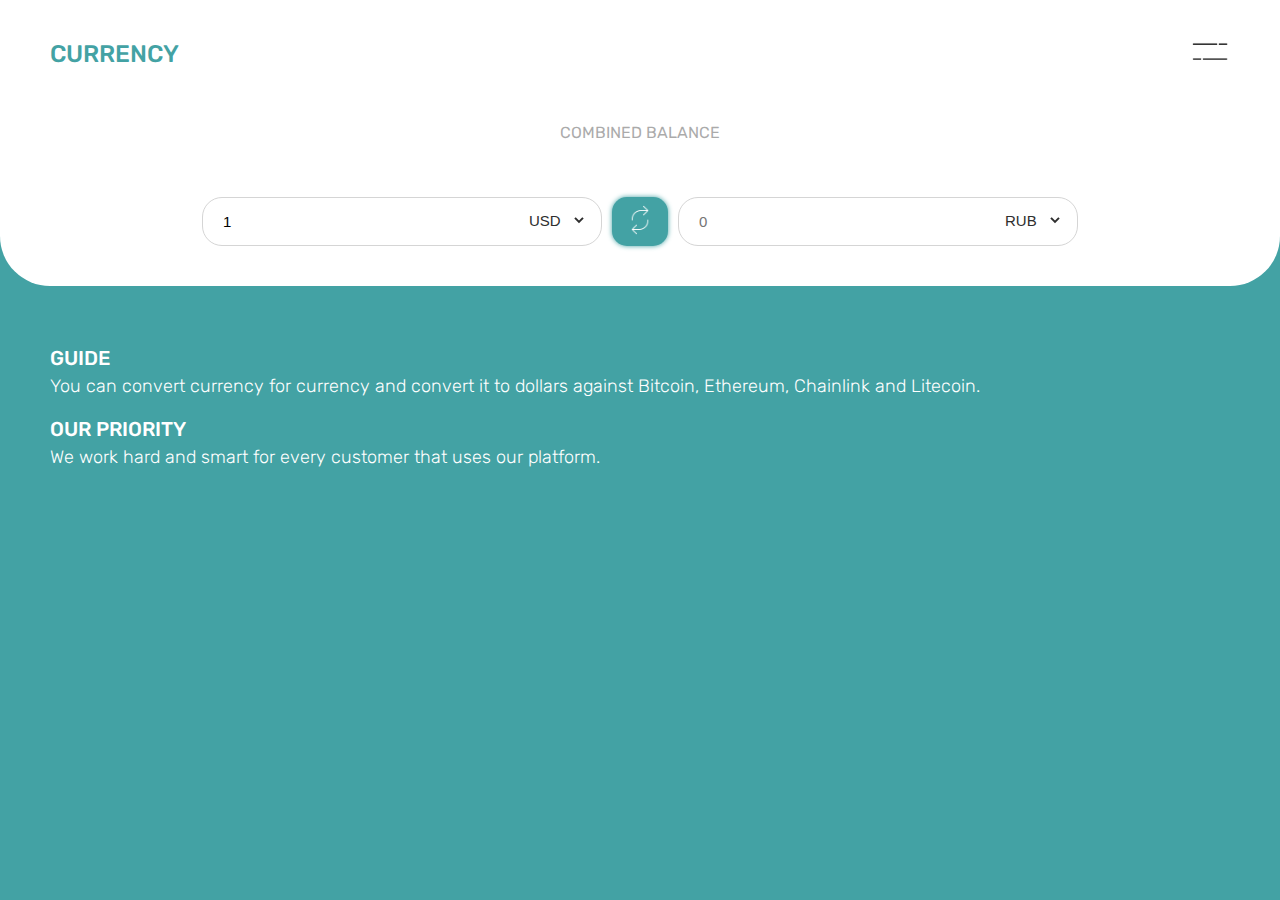
==== 02-exchange-rate-calculator/index.html @ c26d0b42 "completed" ====
<!DOCTYPE html>
<html lang="en">

<head>
    <meta charset="UTF-8">
    <meta http-equiv="X-UA-Compatible" content="IE=edge">
    <meta name="viewport" content="width=device-width, initial-scale=1.0">

    <link rel="preconnect" href="https://fonts.googleapis.com">
    <link rel="preconnect" href="https://fonts.gstatic.com" crossorigin>
    <link href="https://fonts.googleapis.com/css2?family=Rubik:wght@300;400;500;600&display=swap" rel="stylesheet">

    <!-- STYLESHEET -->
    <link rel="stylesheet" href="./scss/css/main.css">

    <!-- TITLE -->
    <title>Exchange rate calculator app</title>

    <!-- JS SCRIPT -->
    <script defer src="./js/main.js"></script>
</head>

<body>
    <div class="container">
        <div class="container--white">
            <div class="container__navbar">
                <a href="#">Currency</a>
                <div>
                    <img src="./img/menu.png" alt="hamburger" />
                </div>
            </div>

            <div class="container__show-result">
                <h3>Combined balance</h3>
                <div class="rate" id="rate">
                    
                </div>
            </div>

            <div class="container__currency-rate">
                <div class="container__currency">
                    <select id="currency-one">
                        <option value="AED">AED</option>
                        <option value="ARS">ARS</option>
                        <option value="AUD">AUD</option>
                        <option value="BGN">BGN</option>
                        <option value="BRL">BRL</option>
                        <option value="BSD">BSD</option>
                        <option value="CAD">CAD</option>
                        <option value="CHF">CHF</option>
                        <option value="CLP">CLP</option>
                        <option value="CNY">CNY</option>
                        <option value="COP">COP</option>
                        <option value="CZK">CZK</option>
                        <option value="DKK">DKK</option>
                        <option value="DOP">DOP</option>
                        <option value="EGP">EGP</option>
                        <option value="EUR">EUR</option>
                        <option value="FJD">FJD</option>
                        <option value="GBP">GBP</option>
                        <option value="GTQ">GTQ</option>
                        <option value="HKD">HKD</option>
                        <option value="HRK">HRK</option>
                        <option value="HUF">HUF</option>
                        <option value="IDR">IDR</option>
                        <option value="ILS">ILS</option>
                        <option value="INR">INR</option>
                        <option value="ISK">ISK</option>
                        <option value="JPY">JPY</option>
                        <option value="KRW">KRW</option>
                        <option value="KZT">KZT</option>
                        <option value="MXN">MXN</option>
                        <option value="MYR">MYR</option>
                        <option value="NOK">NOK</option>
                        <option value="NZD">NZD</option>
                        <option value="PAB">PAB</option>
                        <option value="PEN">PEN</option>
                        <option value="PHP">PHP</option>
                        <option value="PKR">PKR</option>
                        <option value="PLN">PLN</option>
                        <option value="PYG">PYG</option>
                        <option value="RON">RON</option>
                        <option value="RUB">RUB</option>
                        <option value="SAR">SAR</option>
                        <option value="SEK">SEK</option>
                        <option value="SGD">SGD</option>
                        <option value="THB">THB</option>
                        <option value="TRY">TRY</option>
                        <option value="TWD">TWD</option>
                        <option value="UAH">UAH</option>
                        <option value="USD" selected>USD</option>
                        <option value="UYU">UYU</option>
                        <option value="UZS">UZS</option>
                        <option value="VND">VND</option>
                        <option value="ZAR">ZAR</option>
                    </select>
                    <input type="number" id="amount-one" placeholder="0" value="1" />
                </div>

                <button class="btn" id="swap">
                    <img src="./img/reply.png" alt="Swap">
                </button>

                <div class="hr"></div>

                <div class="container__currency">
                    <select id="currency-two">
                        <option value="AED">AED</option>
                        <option value="ARS">ARS</option>
                        <option value="AUD">AUD</option>
                        <option value="BGN">BGN</option>
                        <option value="BRL">BRL</option>
                        <option value="BSD">BSD</option>
                        <option value="CAD">CAD</option>
                        <option value="CHF">CHF</option>
                        <option value="CLP">CLP</option>
                        <option value="CNY">CNY</option>
                        <option value="COP">COP</option>
                        <option value="CZK">CZK</option>
                        <option value="DKK">DKK</option>
                        <option value="DOP">DOP</option>
                        <option value="EGP">EGP</option>
                        <option value="EUR">EUR</option>
                        <option value="FJD">FJD</option>
                        <option value="GBP">GBP</option>
                        <option value="GTQ">GTQ</option>
                        <option value="HKD">HKD</option>
                        <option value="HRK">HRK</option>
                        <option value="HUF">HUF</option>
                        <option value="IDR">IDR</option>
                        <option value="ILS">ILS</option>
                        <option value="INR">INR</option>
                        <option value="ISK">ISK</option>
                        <option value="JPY">JPY</option>
                        <option value="KRW">KRW</option>
                        <option value="KZT">KZT</option>
                        <option value="MXN">MXN</option>
                        <option value="MYR">MYR</option>
                        <option value="NOK">NOK</option>
                        <option value="NZD">NZD</option>
                        <option value="PAB">PAB</option>
                        <option value="PEN">PEN</option>
                        <option value="PHP">PHP</option>
                        <option value="PKR">PKR</option>
                        <option value="PLN">PLN</option>
                        <option value="PYG">PYG</option>
                        <option value="RON">RON</option>
                        <option value="RUB" selected>RUB</option>
                        <option value="SAR">SAR</option>
                        <option value="SEK">SEK</option>
                        <option value="SGD">SGD</option>
                        <option value="THB">THB</option>
                        <option value="TRY">TRY</option>
                        <option value="TWD">TWD</option>
                        <option value="UAH">UAH</option>
                        <option value="USD">USD</option>
                        <option value="UYU">UYU</option>
                        <option value="UZS">UZS</option>
                        <option value="VND">VND</option>
                        <option value="ZAR">ZAR</option>
                    </select>
                    <input type="number" id="amount-two" placeholder="0" />
                </div>
            </div>
        </div>

        <div class="container__description">
            <div>
                <h3>Guide</h3>
                <p>You can convert currency for currency and convert it to dollars against Bitcoin, Ethereum, Chainlink
                    and Litecoin.</p>
            </div>

            <div>
                <h3>Our priority</h3>
                <p>We work hard and smart for every customer that uses our platform.</p>
            </div>
        </div>
    </div>
</body>

</html>
---- 02-exchange-rate-calculator/scss/css/main.css ----
*,
*::before,
*::after {
  margin: 0;
  padding: 0;
  box-sizing: border-box;
}

a,
a:visited,
a:link {
  text-decoration: none;
}

.container--white {
  background-color: #fff;
  padding: 2.5rem 3.125rem;
  border-bottom-left-radius: 3.125rem;
  border-bottom-right-radius: 3.125rem;
}
@media (max-width: 62rem) {
  .container--white {
    padding: 1.25rem 1.25rem;
    padding-bottom: 2.5rem;
    border-bottom-left-radius: 1.875rem;
    border-bottom-right-radius: 1.875rem;
  }
}
.container__navbar {
  display: flex;
  justify-content: space-between;
}
.container__navbar a {
  text-transform: uppercase;
  font-size: 1.5rem;
  color: #43A2A4;
  font-weight: 500;
}
@media (max-width: 30rem) {
  .container__navbar a {
    font-size: 1.25rem;
  }
}
.container__navbar div > img {
  width: 2.5rem;
  cursor: pointer;
}
@media (max-width: 30rem) {
  .container__navbar div > img {
    width: 1.875rem;
  }
}
.container__show-result {
  text-align: center;
  padding: 3.4375rem 0;
}
.container__show-result h3 {
  opacity: 0.4;
  color: #2E2E2E;
  text-transform: uppercase;
  font-weight: 400;
  font-size: 1rem;
}
.container__show-result .rate {
  font-size: 2.8125rem;
  font-weight: 500;
  color: #2E2E2E;
  letter-spacing: 0.125rem;
}
@media (max-width: 30rem) {
  .container__show-result .rate {
    font-size: 2.1875rem;
  }
}
.container__currency-rate {
  display: flex;
  justify-content: center;
  position: relative;
  gap: 0.625rem;
}
@media (max-width: 62rem) {
  .container__currency-rate {
    display: block;
    border: 1px solid #D5D5D5;
    width: fit-content;
    margin: 0 auto;
    border-radius: 20px;
    z-index: 1;
  }
}
@media (max-width: 30rem) {
  .container__currency-rate {
    width: 100%;
  }
}
.container__currency-rate .container__currency {
  position: relative;
  width: 25rem;
}
@media (max-width: 62rem) {
  .container__currency-rate .container__currency {
    margin: 0 auto;
  }
}
@media (max-width: 30rem) {
  .container__currency-rate .container__currency {
    width: 100%;
  }
}
.container__currency-rate .container__currency input {
  padding: 0.9375rem 1.25rem;
  width: 100%;
  border-radius: 20px;
  border: 1px solid #D5D5D5;
  font-size: 0.9375rem;
  outline: none;
}
@media (max-width: 62rem) {
  .container__currency-rate .container__currency input:first-child {
    margin-top: 0.625rem;
  }
}
@media (max-width: 62rem) {
  .container__currency-rate .container__currency input:last-child {
    margin-bottom: 0.625rem;
  }
}
@media (max-width: 62rem) {
  .container__currency-rate .container__currency input {
    border: 0px;
    margin-top: 0.625rem;
  }
}
.container__currency-rate .container__currency input:focus-within {
  border: 1px solid #43A2A4;
}
@media (max-width: 62rem) {
  .container__currency-rate .container__currency input:focus-within {
    border: 0;
  }
}
.container__currency-rate .container__currency select {
  position: absolute;
  right: 15px;
  top: 50%;
  background-color: #fff;
  color: #2e2e2e;
  font-weight: 500;
  border: 0;
  padding: 7px;
  font-size: 0.9375rem;
  transform: translate(0, -55%);
}
.container .btn {
  padding: 0.5rem 1.125rem;
  border: 0;
  border-radius: 15px;
  background-color: #43A2A4;
  box-shadow: 0px 0px 5px #43A2A4;
  cursor: pointer;
}
@media (max-width: 62rem) {
  .container .btn {
    display: block;
    margin: 0 auto;
    position: absolute;
    left: 50%;
    top: 50%;
    transform: translate(-50%, -50%);
    z-index: 1;
  }
}
.container .btn:focus, .container .btn:hover {
  background-color: #61a7a8;
}
.container .btn img {
  width: 1.25rem;
}
.container__description {
  padding: 3.75rem 3.125rem;
  color: #fff;
}
@media (max-width: 30rem) {
  .container__description {
    padding: 2.5rem 1.25rem;
  }
}
.container__description div {
  margin-bottom: 1.25rem;
}
.container__description h3 {
  font-weight: 500;
  margin-bottom: 0.3125rem;
  font-size: 1.25rem;
  text-transform: uppercase;
}
@media (max-width: 62rem) {
  .container__description h3 {
    font-size: 1.125rem;
  }
}
.container__description p {
  font-weight: 300;
  font-size: 1.125rem;
}
@media (max-width: 62rem) {
  .container__description p {
    font-size: 1rem;
    line-height: 1.6;
  }
}
.container .hr {
  display: none;
}
@media (max-width: 62rem) {
  .container .hr {
    display: block;
    width: 90%;
    background-color: #d5d5d5;
    height: 0.0625rem;
    z-index: -1;
    position: absolute;
    display: block;
    left: 50%;
    top: 50%;
    transform: translate(-50%, -50%);
  }
}

body {
  font-family: "Rubik", sans-serif;
  background-color: #43A2A4;
}

/*# sourceMappingURL=main.css.map */
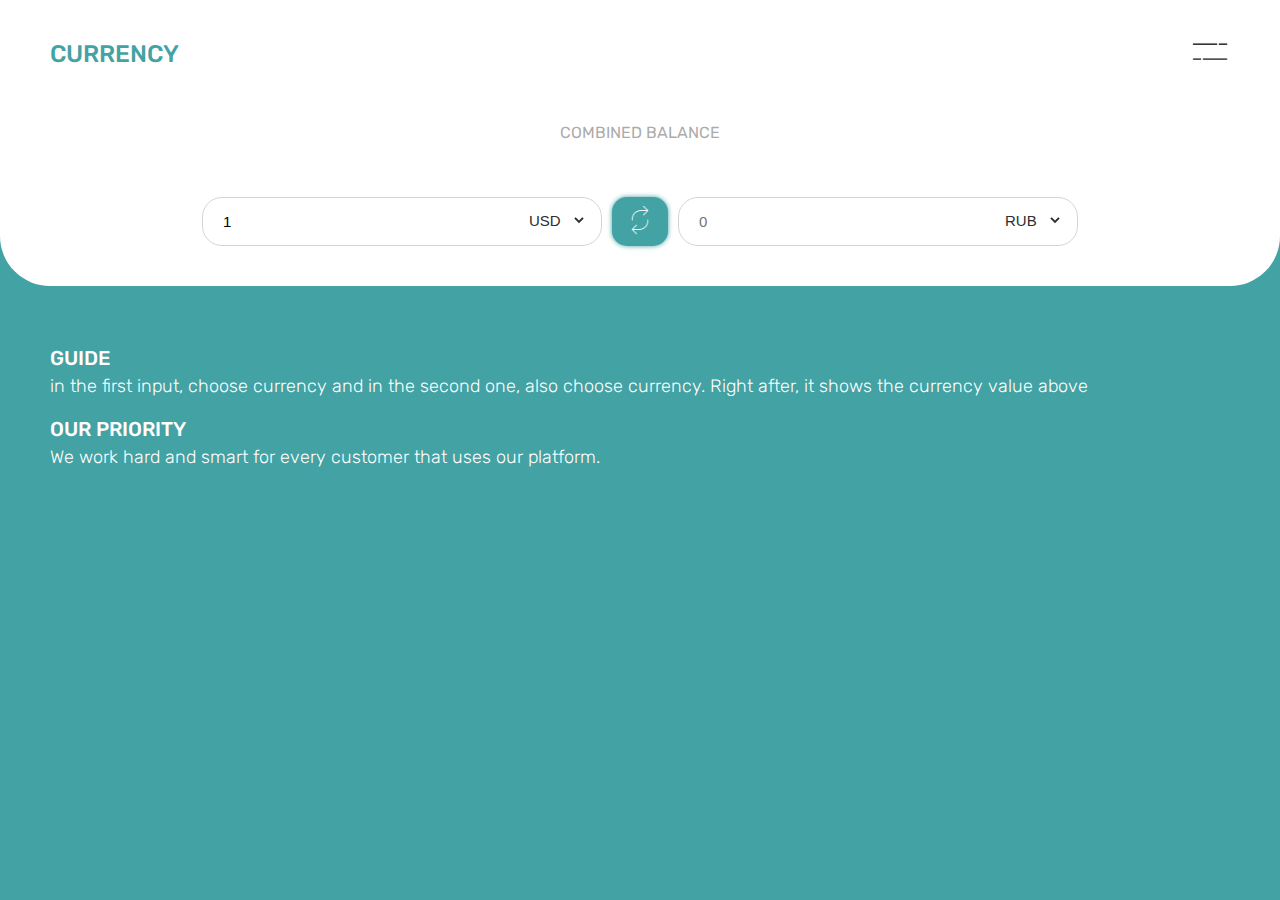
==== commit 84667333: "Guide section changed" ====
--- a/02-exchange-rate-calculator/index.html
+++ b/02-exchange-rate-calculator/index.html
@@ -32,9 +32,7 @@
 
             <div class="container__show-result">
                 <h3>Combined balance</h3>
-                <div class="rate" id="rate">
-                    
-                </div>
+                <div class="rate" id="rate"></div>
             </div>
 
             <div class="container__currency-rate">
@@ -167,8 +165,8 @@
         <div class="container__description">
             <div>
                 <h3>Guide</h3>
-                <p>You can convert currency for currency and convert it to dollars against Bitcoin, Ethereum, Chainlink
-                    and Litecoin.</p>
+                <p>in the first input, choose currency and in the second one, also choose currency. Right after, it
+                    shows the currency value above </p>
             </div>
 
             <div>
